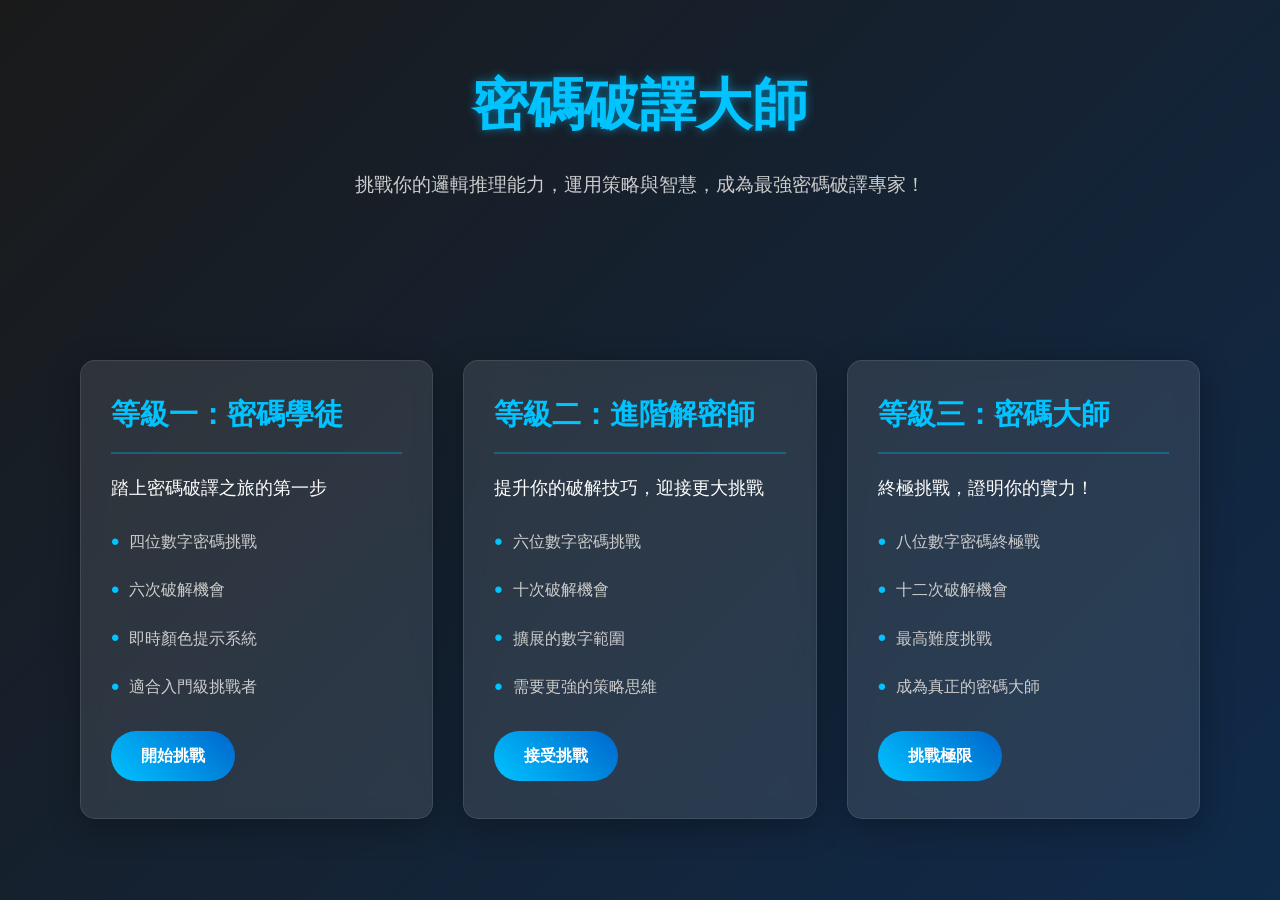
==== index.html @ 4dcfa1d2 "Add files via upload" ====
<!DOCTYPE html>
<html lang="zh-CN">
<head>
    <meta charset="UTF-8">
    <meta name="viewport" content="width=device-width, initial-scale=1.0">
    <title>密碼破譯大師</title>
    <style>
        * {
            margin: 0;
            padding: 0;
            box-sizing: border-box;
        }

        body {
            font-family: 'Microsoft YaHei', sans-serif;
            background: linear-gradient(135deg, #1a1a1a 0%, #0f2a4a 100%);
            color: #fff;
            line-height: 1.6;
            min-height: 100vh;
        }

        .container {
            max-width: 1200px;
            margin: 0 auto;
            padding: 20px;
        }

        header {
            text-align: center;
            padding: 60px 0;
            margin-bottom: 30px;
            position: relative;
            overflow: hidden;
        }

        header h1 {
            font-size: 3.5em;
            margin-bottom: 20px;
            color: #00c3ff;
            text-shadow: 0 0 10px rgba(0, 195, 255, 0.5);
            animation: glow 2s ease-in-out infinite alternate;
        }

        @keyframes glow {
            from { text-shadow: 0 0 10px rgba(0, 195, 255, 0.5); }
            to { text-shadow: 0 0 20px rgba(0, 195, 255, 0.8), 0 0 30px rgba(0, 195, 255, 0.6); }
        }

        header p {
            font-size: 1.2em;
            color: #ccc;
            max-width: 600px;
            margin: 0 auto;
        }

        .level-cards {
            display: grid;
            grid-template-columns: repeat(auto-fit, minmax(320px, 1fr));
            gap: 30px;
            margin-top: 30px;
            padding: 20px;
        }

        .level-card {
            background: rgba(255, 255, 255, 0.1);
            border-radius: 15px;
            padding: 30px;
            box-shadow: 0 8px 32px rgba(0, 0, 0, 0.3);
            backdrop-filter: blur(10px);
            border: 1px solid rgba(255, 255, 255, 0.1);
            transition: all 0.3s ease;
            position: relative;
            overflow: hidden;
        }

        .level-card:hover {
            transform: translateY(-10px);
            box-shadow: 0 15px 40px rgba(0, 0, 0, 0.4);
            border-color: rgba(0, 195, 255, 0.3);
        }

        .level-card h2 {
            color: #00c3ff;
            margin-bottom: 20px;
            font-size: 1.8em;
            border-bottom: 2px solid rgba(0, 195, 255, 0.3);
            padding-bottom: 15px;
        }

        .level-card p {
            color: #fff;
            font-size: 1.1em;
            margin-bottom: 20px;
        }

        .level-card ul {
            list-style: none;
            margin-bottom: 25px;
        }

        .level-card ul li {
            margin: 10px 0;
            color: #ccc;
            display: flex;
            align-items: center;
        }

        .level-card ul li::before {
            content: "•";
            color: #00c3ff;
            font-size: 1.5em;
            margin-right: 10px;
        }

        .start-btn {
            display: inline-block;
            padding: 12px 30px;
            background: linear-gradient(45deg, #00c3ff, #0066cc);
            color: white;
            text-decoration: none;
            border-radius: 25px;
            font-weight: bold;
            transition: all 0.3s ease;
            border: none;
            position: relative;
            overflow: hidden;
        }

        .start-btn:hover {
            transform: translateY(-2px);
            box-shadow: 0 5px 15px rgba(0, 195, 255, 0.4);
        }

        .start-btn:active {
            transform: translateY(1px);
        }

        @media (max-width: 768px) {
            header h1 {
                font-size: 2.5em;
            }

            .level-card {
                padding: 20px;
            }
        }
    </style>
</head>
<body>
    <header>
        <h1>密碼破譯大師</h1>
        <p>挑戰你的邏輯推理能力，運用策略與智慧，成為最強密碼破譯專家！</p>
    </header>

    <div class="container">
        <div class="level-cards">
            <div class="level-card">
                <h2>等級一：密碼學徒</h2>
                <p>踏上密碼破譯之旅的第一步</p>
                <ul>
                    <li>四位數字密碼挑戰</li>
                    <li>六次破解機會</li>
                    <li>即時顏色提示系統</li>
                    <li>適合入門級挑戰者</li>
                </ul>
                <a href="level1.html" class="start-btn">開始挑戰</a>
            </div>

            <div class="level-card">
                <h2>等級二：進階解密師</h2>
                <p>提升你的破解技巧，迎接更大挑戰</p>
                <ul>
                    <li>六位數字密碼挑戰</li>
                    <li>十次破解機會</li>
                    <li>擴展的數字範圍</li>
                    <li>需要更強的策略思維</li>
                </ul>
                <a href="level2.html" class="start-btn">接受挑戰</a>
            </div>

            <div class="level-card">
                <h2>等級三：密碼大師</h2>
                <p>終極挑戰，證明你的實力！</p>
                <ul>
                    <li>八位數字密碼終極戰</li>
                    <li>十二次破解機會</li>
                    <li>最高難度挑戰</li>
                    <li>成為真正的密碼大師</li>
                </ul>
                <a href="level3.html" class="start-btn">挑戰極限</a>
            </div>
        </div>
    </div>
</body>
</html>
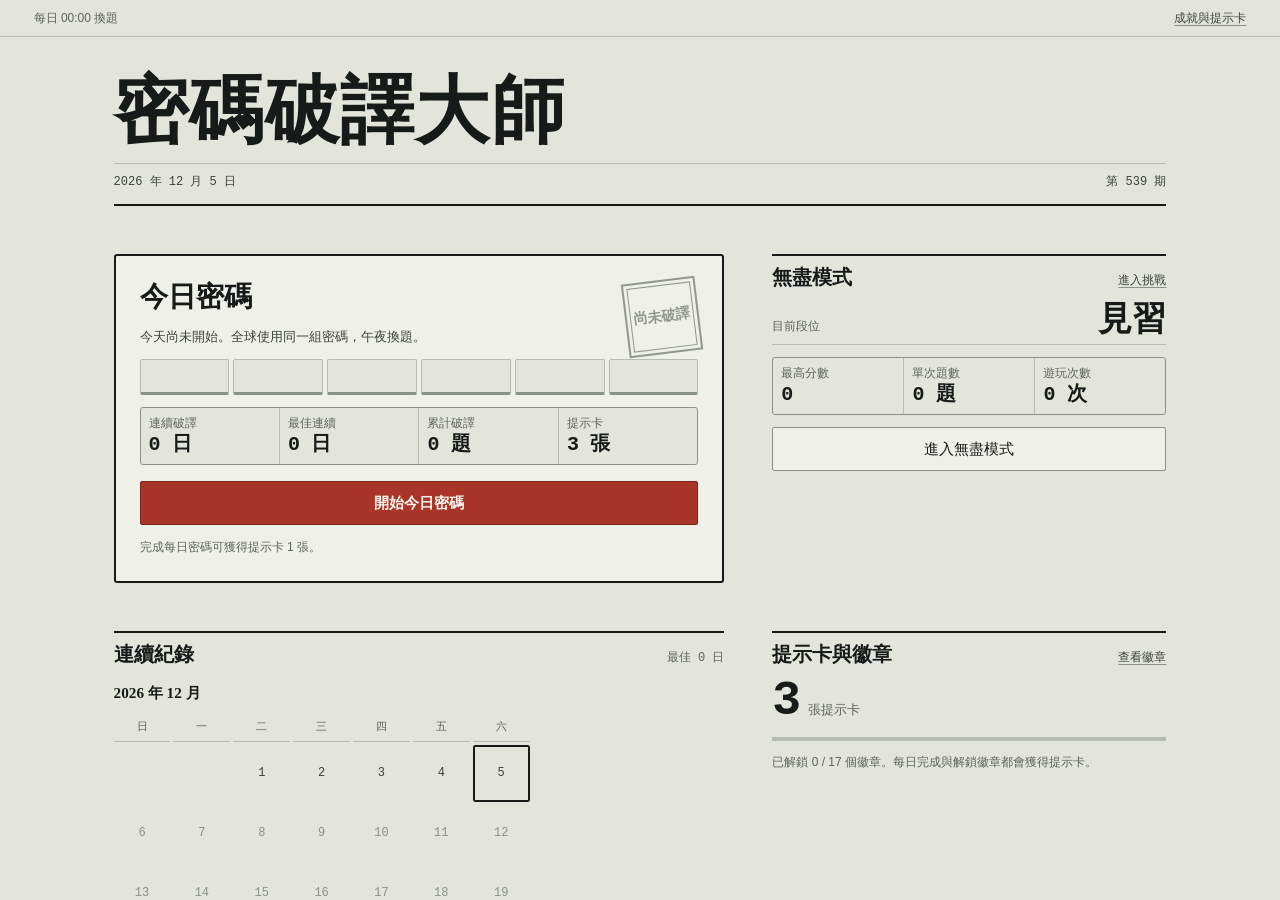
==== commit 0fc9eac1: "重製全部介面為譯碼檔案風格，新增每日密碼、無盡模式、成就與訓練場第五關" ====
--- a/index.html
+++ b/index.html
@@ -1,195 +1,20 @@
-<!DOCTYPE html>
-<html lang="zh-CN">
-<head>
-    <meta charset="UTF-8">
-    <meta name="viewport" content="width=device-width, initial-scale=1.0">
-    <title>密碼破譯大師</title>
-    <style>
-        * {
-            margin: 0;
-            padding: 0;
-            box-sizing: border-box;
-        }
-
-        body {
-            font-family: 'Microsoft YaHei', sans-serif;
-            background: linear-gradient(135deg, #1a1a1a 0%, #0f2a4a 100%);
-            color: #fff;
-            line-height: 1.6;
-            min-height: 100vh;
-        }
-
-        .container {
-            max-width: 1200px;
-            margin: 0 auto;
-            padding: 20px;
-        }
-
-        header {
-            text-align: center;
-            padding: 60px 0;
-            margin-bottom: 30px;
-            position: relative;
-            overflow: hidden;
-        }
-
-        header h1 {
-            font-size: 3.5em;
-            margin-bottom: 20px;
-            color: #00c3ff;
-            text-shadow: 0 0 10px rgba(0, 195, 255, 0.5);
-            animation: glow 2s ease-in-out infinite alternate;
-        }
-
-        @keyframes glow {
-            from { text-shadow: 0 0 10px rgba(0, 195, 255, 0.5); }
-            to { text-shadow: 0 0 20px rgba(0, 195, 255, 0.8), 0 0 30px rgba(0, 195, 255, 0.6); }
-        }
-
-        header p {
-            font-size: 1.2em;
-            color: #ccc;
-            max-width: 600px;
-            margin: 0 auto;
-        }
-
-        .level-cards {
-            display: grid;
-            grid-template-columns: repeat(auto-fit, minmax(320px, 1fr));
-            gap: 30px;
-            margin-top: 30px;
-            padding: 20px;
-        }
-
-        .level-card {
-            background: rgba(255, 255, 255, 0.1);
-            border-radius: 15px;
-            padding: 30px;
-            box-shadow: 0 8px 32px rgba(0, 0, 0, 0.3);
-            backdrop-filter: blur(10px);
-            border: 1px solid rgba(255, 255, 255, 0.1);
-            transition: all 0.3s ease;
-            position: relative;
-            overflow: hidden;
-        }
-
-        .level-card:hover {
-            transform: translateY(-10px);
-            box-shadow: 0 15px 40px rgba(0, 0, 0, 0.4);
-            border-color: rgba(0, 195, 255, 0.3);
-        }
-
-        .level-card h2 {
-            color: #00c3ff;
-            margin-bottom: 20px;
-            font-size: 1.8em;
-            border-bottom: 2px solid rgba(0, 195, 255, 0.3);
-            padding-bottom: 15px;
-        }
-
-        .level-card p {
-            color: #fff;
-            font-size: 1.1em;
-            margin-bottom: 20px;
-        }
-
-        .level-card ul {
-            list-style: none;
-            margin-bottom: 25px;
-        }
-
-        .level-card ul li {
-            margin: 10px 0;
-            color: #ccc;
-            display: flex;
-            align-items: center;
-        }
-
-        .level-card ul li::before {
-            content: "•";
-            color: #00c3ff;
-            font-size: 1.5em;
-            margin-right: 10px;
-        }
-
-        .start-btn {
-            display: inline-block;
-            padding: 12px 30px;
-            background: linear-gradient(45deg, #00c3ff, #0066cc);
-            color: white;
-            text-decoration: none;
-            border-radius: 25px;
-            font-weight: bold;
-            transition: all 0.3s ease;
-            border: none;
-            position: relative;
-            overflow: hidden;
-        }
-
-        .start-btn:hover {
-            transform: translateY(-2px);
-            box-shadow: 0 5px 15px rgba(0, 195, 255, 0.4);
-        }
-
-        .start-btn:active {
-            transform: translateY(1px);
-        }
-
-        @media (max-width: 768px) {
-            header h1 {
-                font-size: 2.5em;
-            }
-
-            .level-card {
-                padding: 20px;
-            }
-        }
-    </style>
-</head>
-<body>
-    <header>
-        <h1>密碼破譯大師</h1>
-        <p>挑戰你的邏輯推理能力，運用策略與智慧，成為最強密碼破譯專家！</p>
-    </header>
-
-    <div class="container">
-        <div class="level-cards">
-            <div class="level-card">
-                <h2>等級一：密碼學徒</h2>
-                <p>踏上密碼破譯之旅的第一步</p>
-                <ul>
-                    <li>四位數字密碼挑戰</li>
-                    <li>六次破解機會</li>
-                    <li>即時顏色提示系統</li>
-                    <li>適合入門級挑戰者</li>
-                </ul>
-                <a href="level1.html" class="start-btn">開始挑戰</a>
-            </div>
-
-            <div class="level-card">
-                <h2>等級二：進階解密師</h2>
-                <p>提升你的破解技巧，迎接更大挑戰</p>
-                <ul>
-                    <li>六位數字密碼挑戰</li>
-                    <li>十次破解機會</li>
-                    <li>擴展的數字範圍</li>
-                    <li>需要更強的策略思維</li>
-                </ul>
-                <a href="level2.html" class="start-btn">接受挑戰</a>
-            </div>
-
-            <div class="level-card">
-                <h2>等級三：密碼大師</h2>
-                <p>終極挑戰，證明你的實力！</p>
-                <ul>
-                    <li>八位數字密碼終極戰</li>
-                    <li>十二次破解機會</li>
-                    <li>最高難度挑戰</li>
-                    <li>成為真正的密碼大師</li>
-                </ul>
-                <a href="level3.html" class="start-btn">挑戰極限</a>
-            </div>
-        </div>
-    </div>
-</body>
-</html>+<!DOCTYPE html>
+<html lang="zh-Hant">
+<head>
+<meta charset="UTF-8">
+<meta name="viewport" content="width=device-width, initial-scale=1, viewport-fit=cover">
+<meta name="theme-color" content="#e3e5dc">
+<title>密碼破譯大師</title>
+<link rel="icon" href="assets/favicon.svg" type="image/svg+xml">
+<meta http-equiv="refresh" content="0; url=密碼破譯大師-主頁.html">
+<link rel="canonical" href="密碼破譯大師-主頁.html">
+<style>
+html { background: #e3e5dc; color: #161a18; font-family: "Noto Sans TC", "PingFang TC", "Microsoft JhengHei", sans-serif; }
+body { min-height: 100dvh; display: grid; place-content: center; text-align: center; }
+a { color: #a93428; }
+</style>
+</head>
+<body>
+<p>正在前往<a href="密碼破譯大師-主頁.html">密碼破譯大師</a>。</p>
+</body>
+</html>
